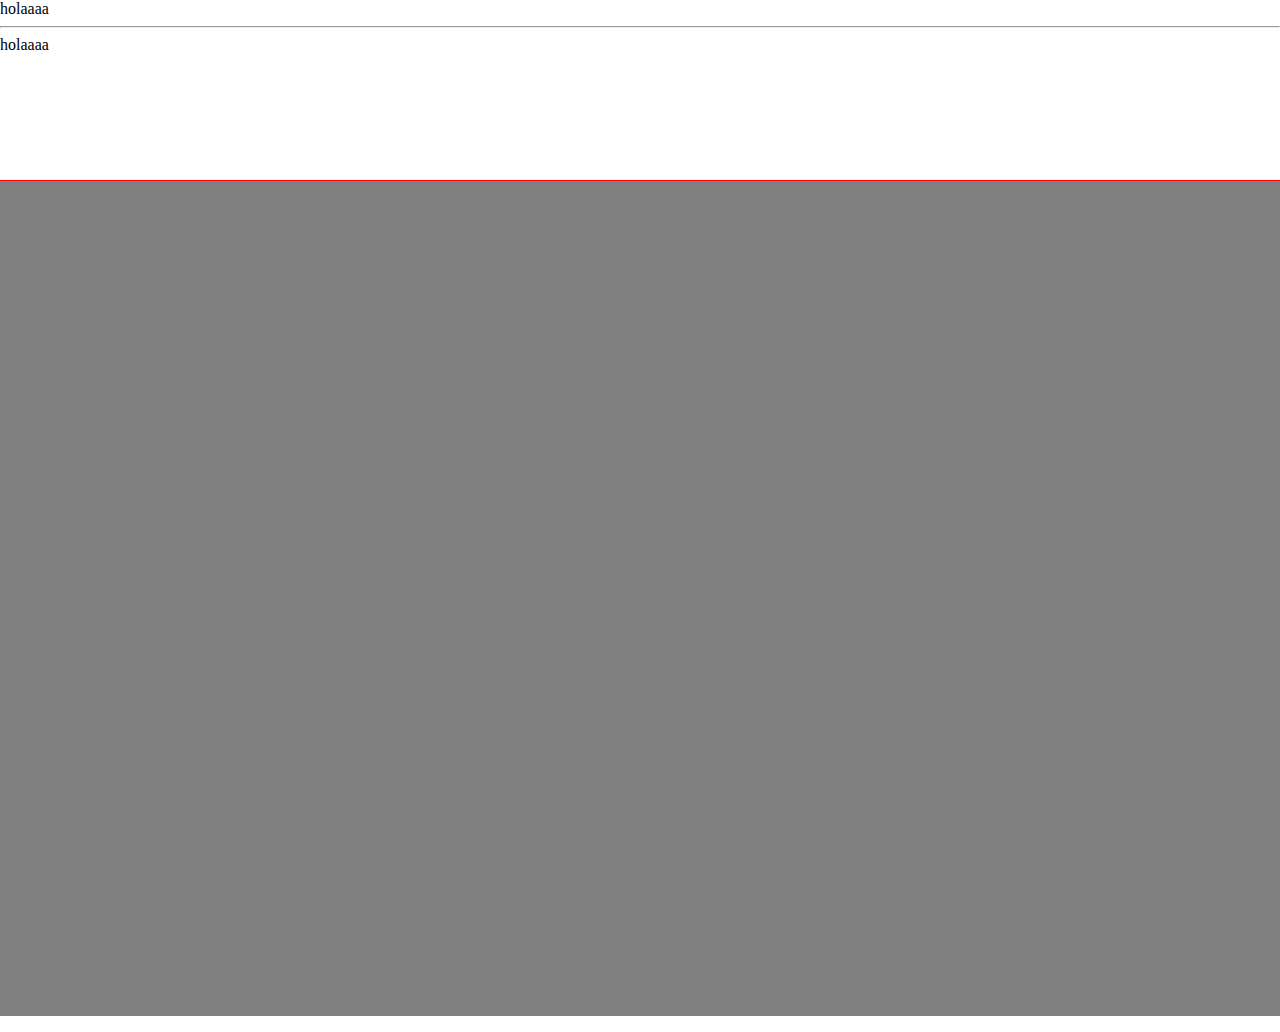
==== index.html @ 647e6a23 "Añadiendo estructura html" ====
<!DOCTYPE html>
<html>
<head>
    <meta charset="UTF-8">
    <meta name="viewport" content="width=device-width, initial-scale=1.0">
    <meta http-equiv="X-UA-Compatible" content="ie=edge">
    <title>Pinterest</title>
    <link rel="stylesheet" href="CSS/main.css">
</head>
<body>
    
    <header>

<div class="container">
    
        <span>holaaaa</span>
<hr>
<span>holaaaa</span>

<div class =><span></span></div>
<div><span></span></div>
<div><span></span></div>
<div><span></span></div>
<div><span></span></div>
<div><span></span></div>
<div><span></span></div>
<div><span></span></div>
<div><span></span></div>

</div>

    </header>

<main>
<p class="fondo">        
</p>
</main>

</body>
</html>
---- CSS/main.css ----
body{
   margin: 0px;

}
.container{
    position: fixed;
    width: 100%;
    height: 20% ;
    top: 0;
    outline: 1px solid red;
    background-color: white;

}
.fondo{
    background-color: grey;
    height: 1000px;
}
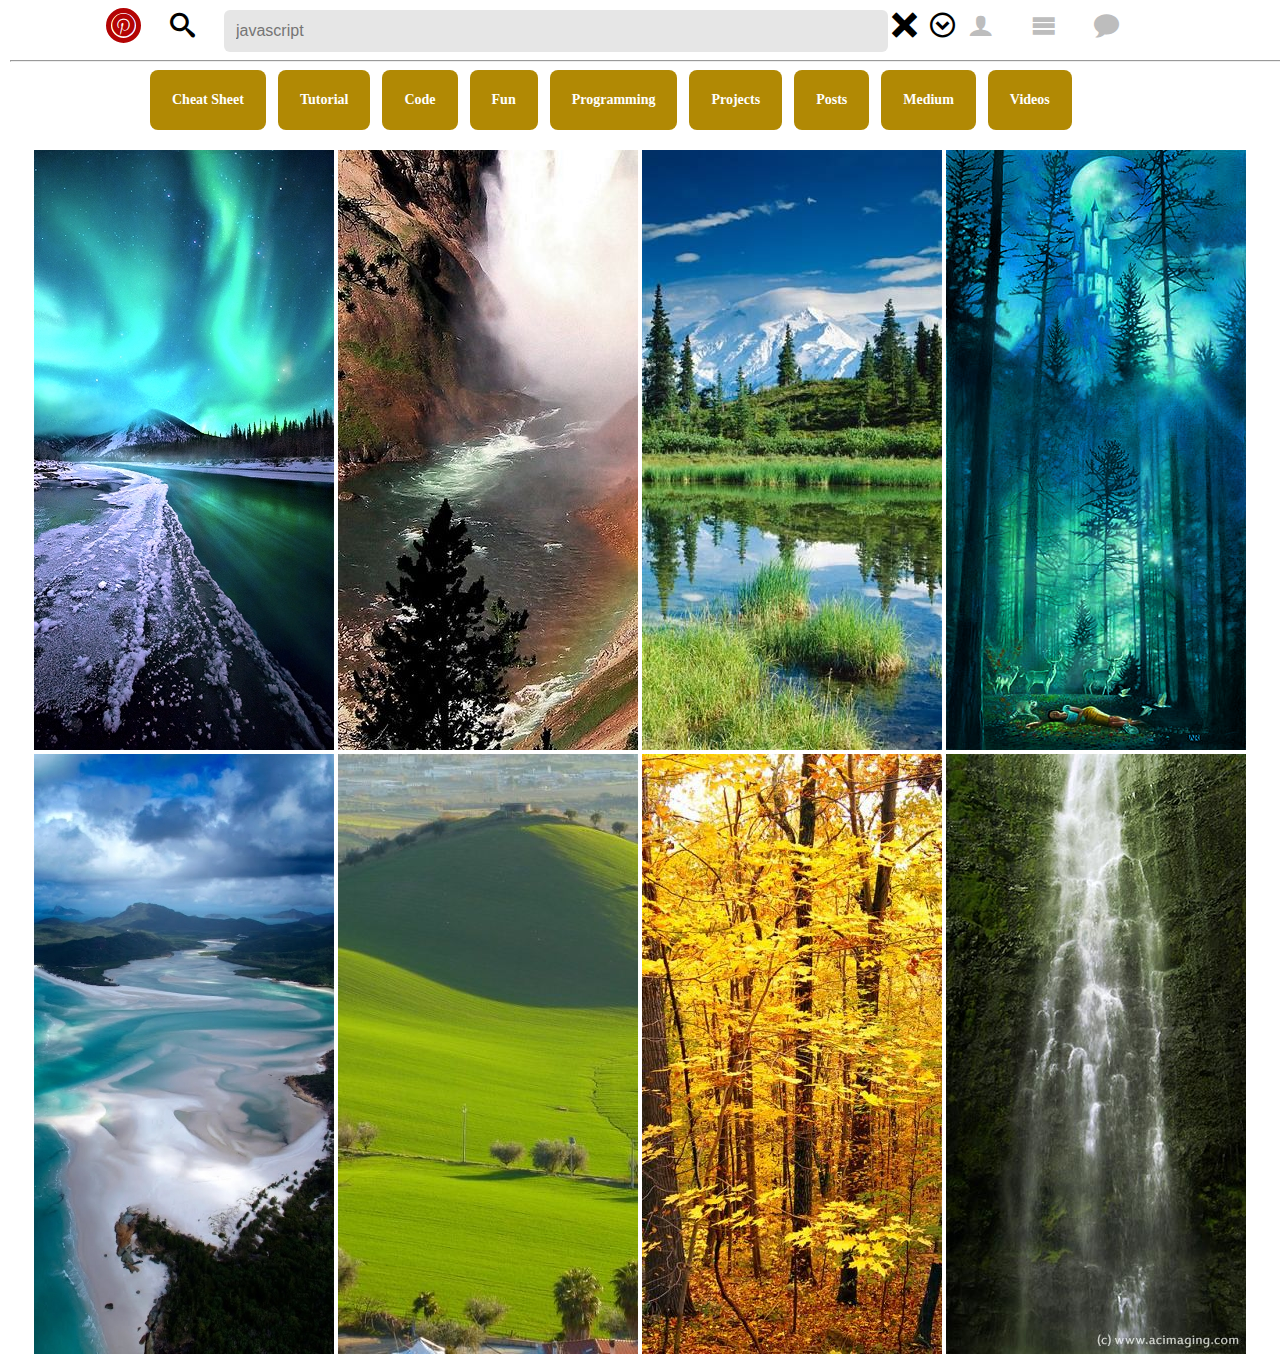
==== commit d290648f: "Terminando la estructura e iconos" ====
--- a/index.html
+++ b/index.html
@@ -5,36 +5,60 @@
     <meta name="viewport" content="width=device-width, initial-scale=1.0">
     <meta http-equiv="X-UA-Compatible" content="ie=edge">
     <title>Pinterest</title>
+    <link rel="stylesheet" href="Assets/Icons/style.css">
     <link rel="stylesheet" href="CSS/main.css">
 </head>
 <body>
-    
+
     <header>
+<div class= container-general>
 
-<div class="container">
-    
-        <span>holaaaa</span>
+<div class="container1">
+
+<span class="icon-pinterest"></span>
+
+
+<span class="icon-search"></span>
+  <input type="text" placeholder="javascript">
+<span class="icon-cross">
+<span class="icon-circle-down">
+
+
+<span class="icon-user"></span>
+<span class="icon-menu"></span>
+<span class="icon-bubble"></span>
+
+</div>
+
 <hr>
-<span>holaaaa</span>
 
-<div class =><span></span></div>
-<div><span></span></div>
-<div><span></span></div>
-<div><span></span></div>
-<div><span></span></div>
-<div><span></span></div>
-<div><span></span></div>
-<div><span></span></div>
-<div><span></span></div>
+<div class="container2">
 
+<div><span class="buttons">Cheat Sheet</span></div>
+<div><span class="buttons">Tutorial</span></div>
+<div><span class="buttons">Code</span></div>
+<div><span class="buttons">Fun</span></div>
+<div><span class="buttons">Programming</span></div>
+<div><span class="buttons">Projects</span></div>
+<div><span class="buttons">Posts</span></div>
+<div><span class="buttons">Medium</span></div>
+<div><span class="buttons">Videos</span></div>
+
+</div>
 </div>
 
     </header>
 
-<main>
-<p class="fondo">        
-</p>
-</main>
+    <main>
+<img src="Assets/IMG/img1.jpg">
+<img src="Assets/IMG/img2.jpg">
+<img src="Assets/IMG/img3.jpg">
+<img src="Assets/IMG/img4.jpg">
+<img src="Assets/IMG/img5.jpg">
+<img src="Assets/IMG/img6.jpg">
+<img src="Assets/IMG/img7.jpg">
+<img src="Assets/IMG/img8.jpg">
+    </main>
 
 </body>
-</html>+</html>
--- a/Assets/Icons/style.css
+++ b/Assets/Icons/style.css
@@ -0,0 +1,47 @@
+@font-face {
+  font-family: 'icomoon';
+  src:  url('fonts/icomoon.eot?37aol8');
+  src:  url('fonts/icomoon.eot?37aol8#iefix') format('embedded-opentype'),
+    url('fonts/icomoon.ttf?37aol8') format('truetype'),
+    url('fonts/icomoon.woff?37aol8') format('woff'),
+    url('fonts/icomoon.svg?37aol8#icomoon') format('svg');
+  font-weight: normal;
+  font-style: normal;
+}
+
+[class^="icon-"], [class*=" icon-"] {
+  /* use !important to prevent issues with browser extensions that change fonts */
+  font-family: 'icomoon' !important;
+  speak: none;
+  font-style: normal;
+  font-weight: normal;
+  font-variant: normal;
+  text-transform: none;
+  line-height: 1;
+
+  /* Better Font Rendering =========== */
+  -webkit-font-smoothing: antialiased;
+  -moz-osx-font-smoothing: grayscale;
+}
+
+.icon-bubble:before {
+  content: "\e96b";
+}
+.icon-user:before {
+  content: "\e971";
+}
+.icon-search:before {
+  content: "\e986";
+}
+.icon-menu:before {
+  content: "\e9bd";
+}
+.icon-cross:before {
+  content: "\ea0f";
+}
+.icon-circle-down:before {
+  content: "\ea43";
+}
+.icon-pinterest:before {
+  content: "\ead1";
+}
--- a/CSS/main.css
+++ b/CSS/main.css
@@ -1,17 +1,72 @@
 body{
-   margin: 0px;
+  margin: 0px;
+  text-align: center;
+  font-family: Verdana;
+  padding-top: 150px;
+}
+.container-general{
+    position: fixed;
+    width: 100%;
+    height: 128px ;
+    top: 0;
+
+    background-color: white;
+    padding: 10px;
+}
+.container1{
+
 
 }
-.container{
-    position: fixed;
-    width: 100%;
-    height: 20% ;
-    top: 0;
-    outline: 1px solid red;
-    background-color: white;
+.buttons{
+  display: inline-block;
+  float: left;
+  padding: 22px;
+  background-color: #B18904;
+  margin-left: 12px ;
+  border-radius: 8px;
 
+}
+.container2{
+color: white;
+font-weight: bold;
+font-size: 14px;
+padding-left: 10%;
+padding-right: 10%
 }
 .fondo{
     background-color: grey;
-    height: 1000px;
-}+    height: 1200px;
+}
+/*Iconos y buscador*/
+.container1 span{
+  font-size: 25px;
+  margin-right: 25px;
+
+  color:#BDBDBD;
+}
+.icon-pinterest{
+  color:#B40404 !important;
+  font-weight: 600;
+  border: 5px solid #B40404;
+  font-size: 30px;
+  border-radius: 100%;
+
+}
+.icon-search{
+  color:black !important;
+}
+.icon-cross{
+  color:black !important;
+}
+.icon-circle-down{
+  color:black !important;
+}
+input{
+  width: 50%;
+  background: #E6E6E6;
+  padding: 12px;
+  font-family: sans-serif;
+  font-size: 16px;
+  border-radius: 6px;
+  border: 0px;
+}
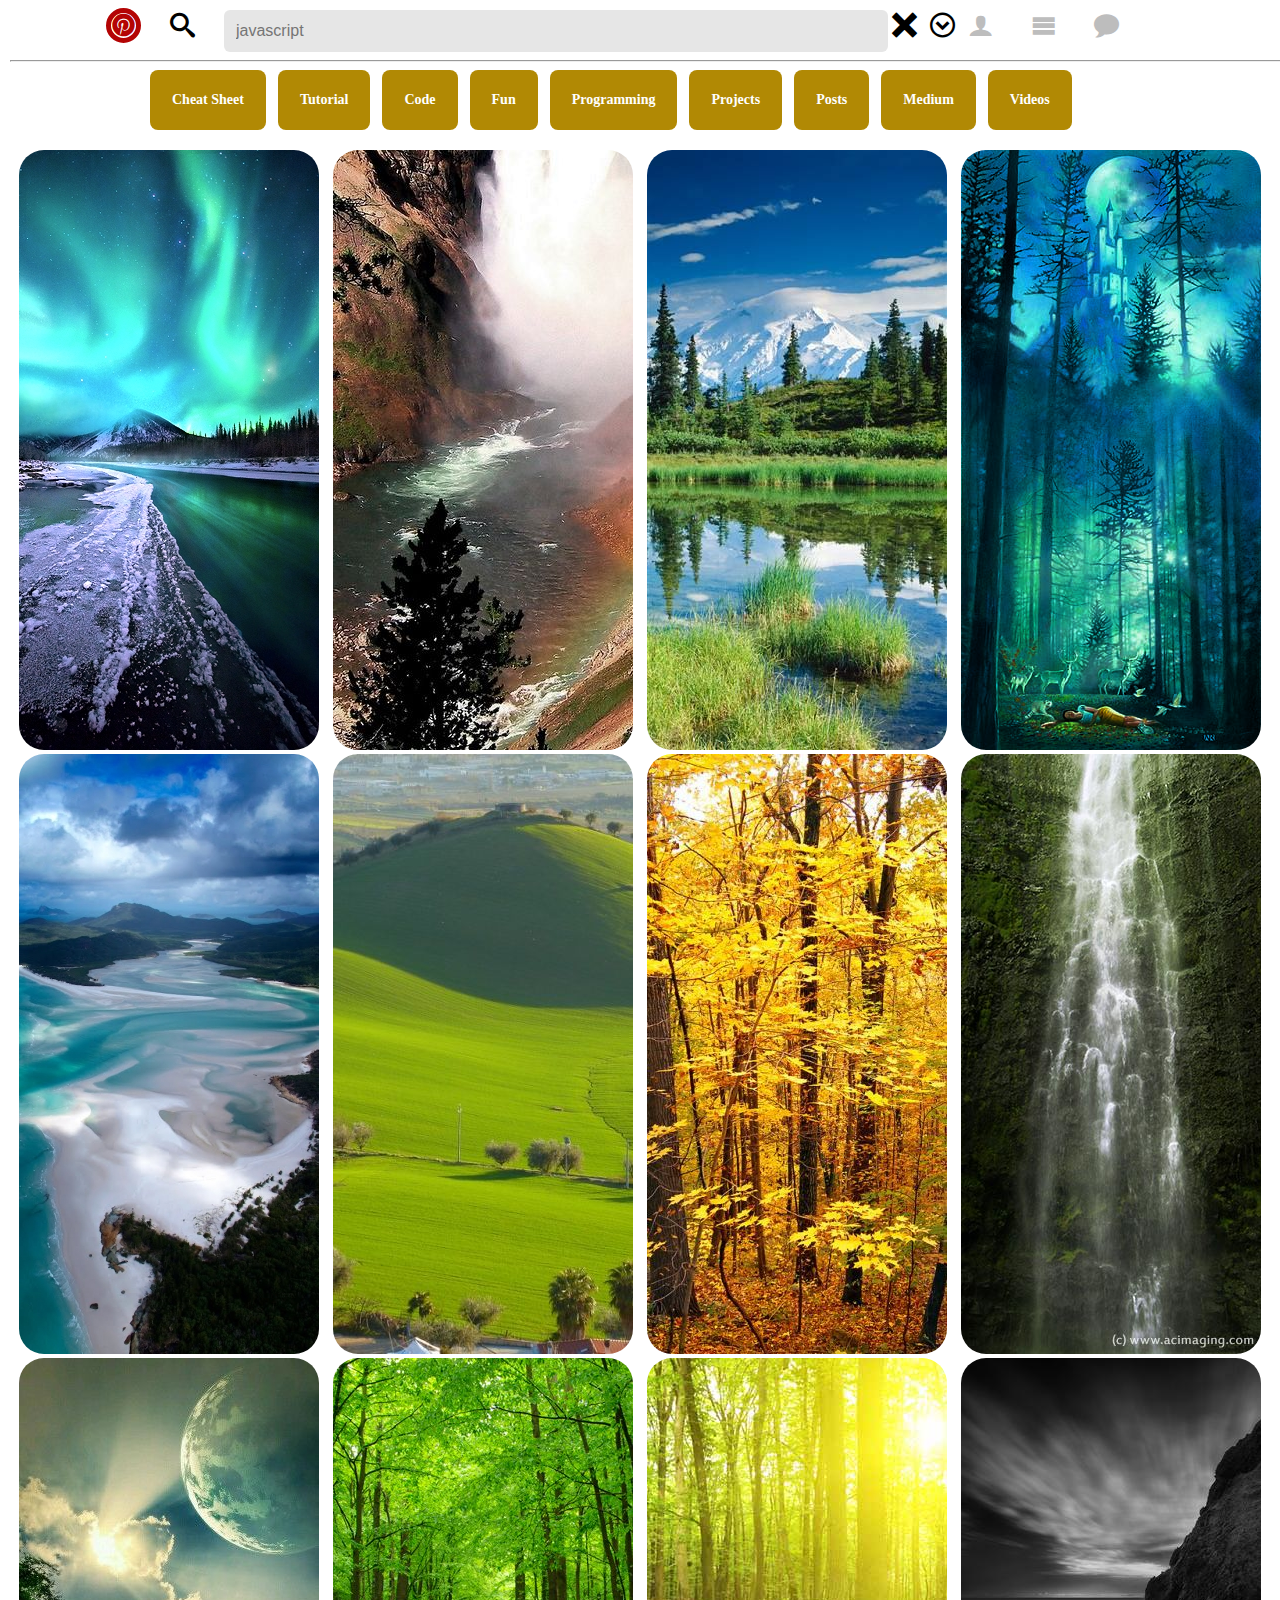
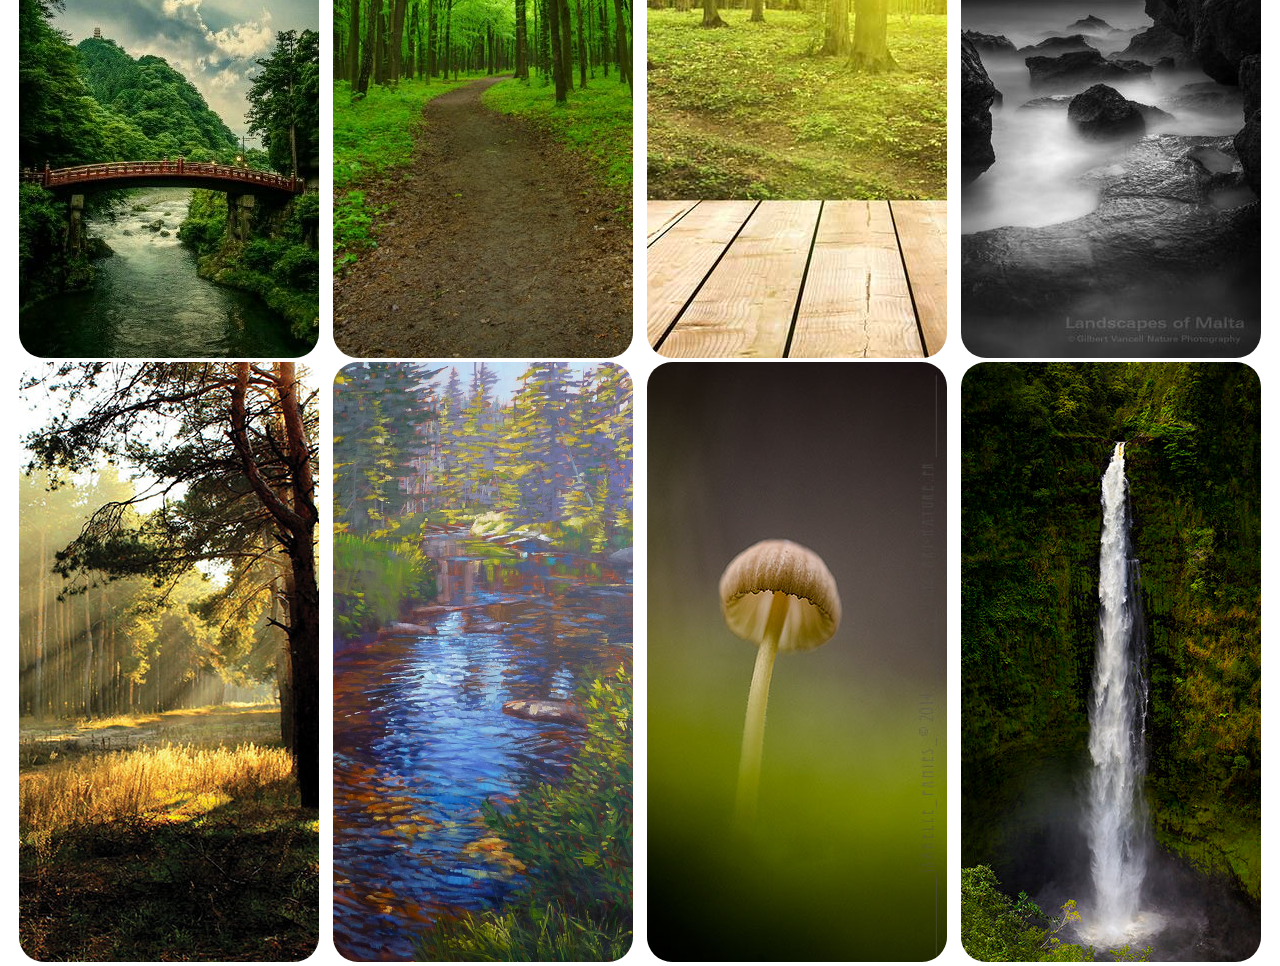
==== commit d0be5022: "Añado mas imagenes y enlaces" ====
--- a/index.html
+++ b/index.html
@@ -34,15 +34,15 @@
 
 <div class="container2">
 
-<div><span class="buttons">Cheat Sheet</span></div>
-<div><span class="buttons">Tutorial</span></div>
-<div><span class="buttons">Code</span></div>
-<div><span class="buttons">Fun</span></div>
-<div><span class="buttons">Programming</span></div>
-<div><span class="buttons">Projects</span></div>
-<div><span class="buttons">Posts</span></div>
-<div><span class="buttons">Medium</span></div>
-<div><span class="buttons">Videos</span></div>
+<div><span class="buttons"><a href="#">Cheat Sheet</a></span></div>
+<div><span class="buttons"><a href="#">Tutorial</a></span></div>
+<div><span class="buttons"><a href="#">Code</a></span></div>
+<div><span class="buttons"><a href="#">Fun</a></span></div>
+<div><span class="buttons"><a href="#">Programming</a></span></div>
+<div><span class="buttons"><a href="#">Projects</a></span></div>
+<div><span class="buttons"><a href="#">Posts</a></span></div>
+<div><span class="buttons"><a href="#">Medium</a></span></div>
+<div><span class="buttons"><a href="#">Videos</a></span></div>
 
 </div>
 </div>
@@ -50,14 +50,55 @@
     </header>
 
     <main>
+      <a href="#">
 <img src="Assets/IMG/img1.jpg">
+      </a>
+      <a href="#">
 <img src="Assets/IMG/img2.jpg">
+      </a>
+      <a href="#">
 <img src="Assets/IMG/img3.jpg">
+      </a>
+      <a href="#">
 <img src="Assets/IMG/img4.jpg">
+      </a>
+      <a href="#">
 <img src="Assets/IMG/img5.jpg">
+      </a>
+      <a href="#">
 <img src="Assets/IMG/img6.jpg">
+      </a>
+      <a href="#">
 <img src="Assets/IMG/img7.jpg">
+      </a>
+      <a href="#">
 <img src="Assets/IMG/img8.jpg">
+      </a>
+      <a href="#">
+<img src="Assets/IMG/img9.jpg">
+      </a>
+      <a href="#">
+<img src="Assets/IMG/img10.jpg">
+      </a>
+      <a href="#">
+<img src="Assets/IMG/img11.jpg">
+      </a>
+      <a href="#">
+<img src="Assets/IMG/img12.jpg">
+      </a>
+      <a href="#">
+<img src="Assets/IMG/img13.jpg">
+      </a>
+      <a href="#">
+<img src="Assets/IMG/img14.jpg">
+      </a>
+      <a href="#">
+<img src="Assets/IMG/img15.jpg">
+      </a>
+      <a href="#">
+<img src="Assets/IMG/img16.jpg">
+      </a>
+
     </main>
 
 </body>
--- a/CSS/main.css
+++ b/CSS/main.css
@@ -3,20 +3,32 @@
   text-align: center;
   font-family: Verdana;
   padding-top: 150px;
+  padding-bottom: 0px;
+  margin-bottom: 0px;
 }
+.fondo{
+    background-color: grey;
+    height: 1200px;
+}
+/*Contenedores*/
 .container-general{
     position: fixed;
     width: 100%;
     height: 128px ;
     top: 0;
-
     background-color: white;
     padding: 10px;
 }
-.container1{
+
+.container2{
+font-weight: bold;
+font-size: 14px;
+padding-left: 10%;
+padding-right: 10%
+}
 
 
-}
+/* Botones*/
 .buttons{
   display: inline-block;
   float: left;
@@ -25,17 +37,6 @@
   margin-left: 12px ;
   border-radius: 8px;
 
-}
-.container2{
-color: white;
-font-weight: bold;
-font-size: 14px;
-padding-left: 10%;
-padding-right: 10%
-}
-.fondo{
-    background-color: grey;
-    height: 1200px;
 }
 /*Iconos y buscador*/
 .container1 span{
@@ -70,3 +71,14 @@
   border-radius: 6px;
   border: 0px;
 }
+/*Imágenes*/
+img{
+  border-radius: 25px;
+  margin: 0 5px 0 5px;
+
+}
+/*Enlaces*/
+a{
+  text-decoration: none;
+  color: white;
+}
